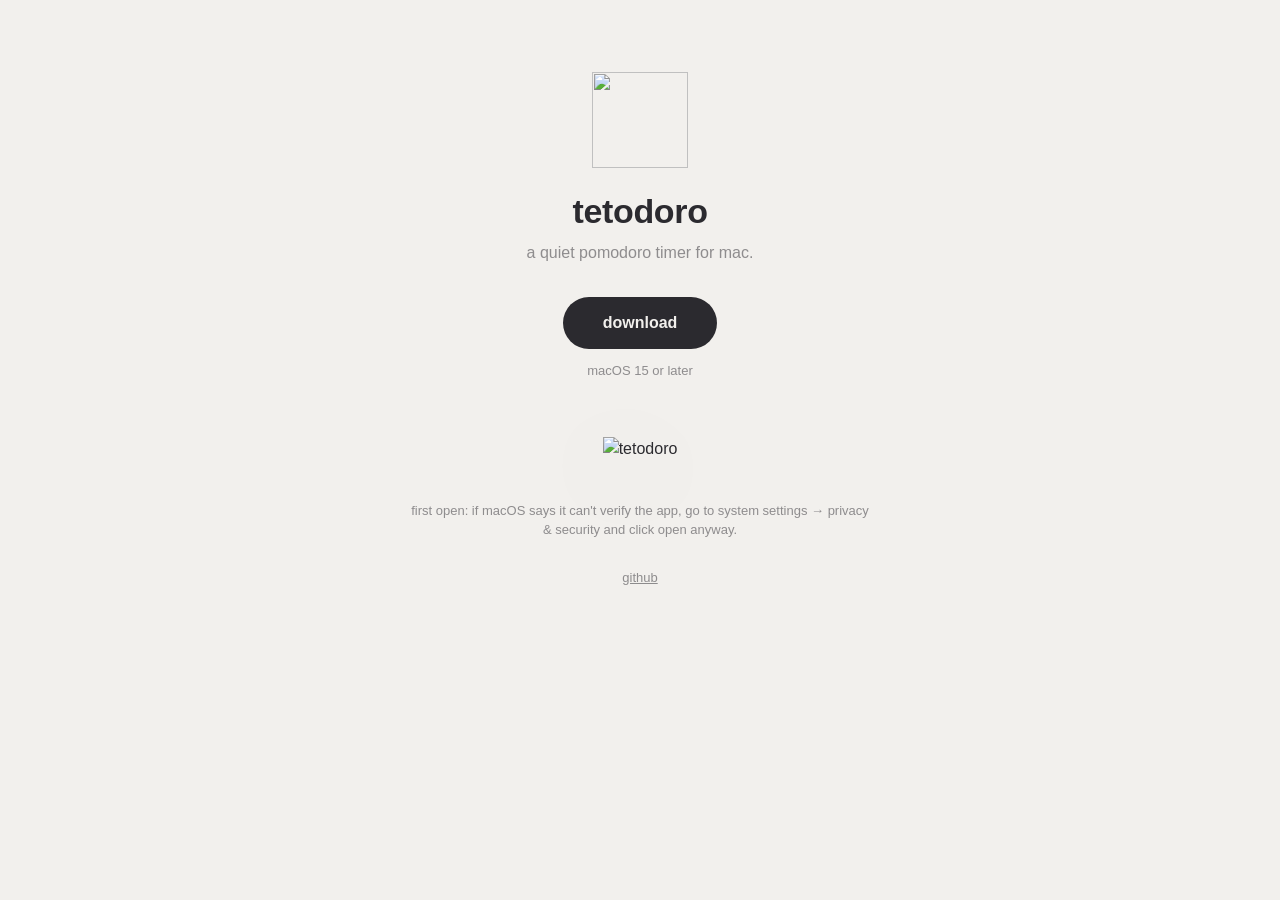
==== site/index.html @ f7318b9b "ci: versioned dmg releases and a download site Push to main tests, versions (conventional commits → " ====
<!doctype html>
<html lang="en">
<head>
  <meta charset="utf-8">
  <meta name="viewport" content="width=device-width, initial-scale=1">
  <title>tetodoro</title>
  <meta name="description" content="a quiet pomodoro timer for mac.">
  <link rel="icon" href="icon.png">
  <style>
    :root {
      --paper: #F2F0ED;
      --ink: #2B2A2F;
      --faint: rgba(43, 42, 47, .5);
      --ghost: rgba(43, 42, 47, .12);
      --accent: #CF3A4F;
    }
    @media (prefers-color-scheme: dark) {
      :root {
        --paper: #121211;
        --ink: #F1F0EB;
        --faint: rgba(241, 240, 235, .5);
        --ghost: rgba(241, 240, 235, .12);
        --accent: #F1F0EB;
      }
    }
    * { box-sizing: border-box; margin: 0; }
    body {
      background: var(--paper);
      color: var(--ink);
      font: 16px/1.5 -apple-system, BlinkMacSystemFont, "Helvetica Neue", sans-serif;
      -webkit-font-smoothing: antialiased;
    }
    main {
      max-width: 880px;
      margin: 0 auto;
      padding: 72px 16px 56px;
      display: flex;
      flex-direction: column;
      align-items: center;
      text-align: center;
    }
    .icon { width: 96px; height: 96px; }
    h1 { font-size: 34px; font-weight: 700; letter-spacing: -.01em; margin-top: 18px; }
    .tagline { color: var(--faint); margin-top: 4px; }
    .download {
      display: inline-block;
      margin-top: 32px;
      padding: 14px 40px;
      border-radius: 999px;
      background: var(--ink);
      color: var(--paper);
      font-weight: 600;
      text-decoration: none;
      transition: transform .15s ease;
    }
    .download:active { transform: scale(.97); }
    .meta { color: var(--faint); font-size: 13px; margin-top: 12px; }
    .shot {
      width: 100%;
      max-width: 780px;
      margin-top: 56px;
      filter: drop-shadow(0 20px 40px rgba(0, 0, 0, .14));
    }
    .note { color: var(--faint); font-size: 13px; margin-top: 40px; max-width: 460px; }
    footer { margin-top: 28px; font-size: 13px; }
    a.link { color: var(--faint); }
  </style>
</head>
<body>
  <main>
    <img class="icon" src="icon.png" alt="">
    <h1>tetodoro</h1>
    <p class="tagline">a quiet pomodoro timer for mac.</p>

    <a class="download" id="download" href="https://github.com/mmerioles/tetodoro/releases/latest">download</a>
    <p class="meta" id="meta">macOS 15 or later</p>

    <picture>
      <source srcset="dark.png" media="(prefers-color-scheme: dark)">
      <img class="shot" src="light-running.png" alt="tetodoro">
    </picture>

    <p class="note">
      first open: if macOS says it can't verify the app, go to
      system settings → privacy &amp; security and click open anyway.
    </p>
    <footer><a class="link" href="https://github.com/mmerioles/tetodoro">github</a></footer>
  </main>

  <script>
    // Point the button straight at the newest release's dmg. If the API is
    // unreachable, it still links to the latest release page.
    fetch("https://api.github.com/repos/mmerioles/tetodoro/releases/latest")
      .then(r => r.ok ? r.json() : Promise.reject())
      .then(release => {
        const dmg = release.assets.find(a => a.name.endsWith(".dmg"));
        if (!dmg) return;
        document.getElementById("download").href = dmg.browser_download_url;
        document.getElementById("meta").textContent =
          `${release.tag_name} · macOS 15 or later`;
      })
      .catch(() => {});
  </script>
</body>
</html>
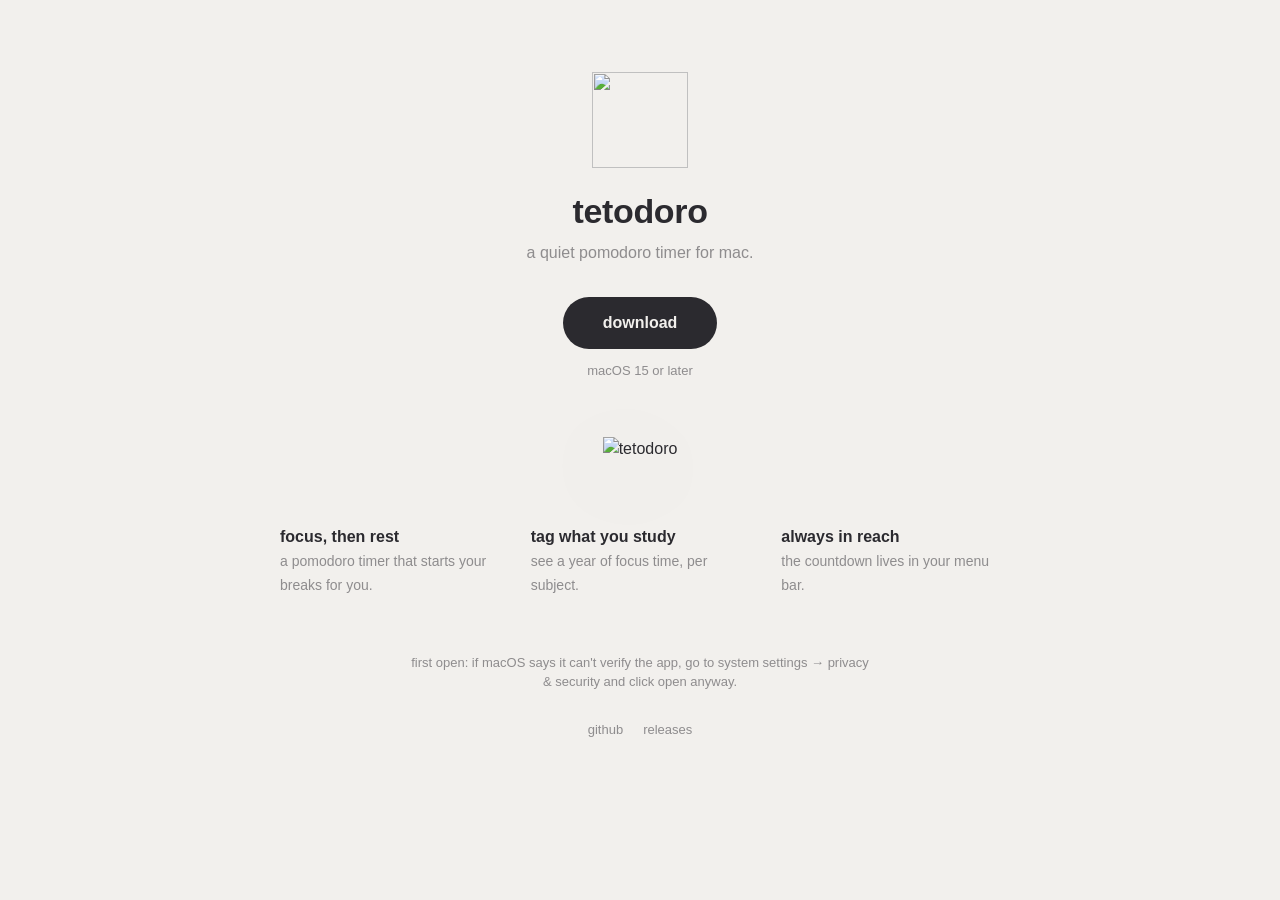
==== commit 5a9580d1: "polish: quieter links, calmer heatmap, link the site in the readme - secondary actions are faint wor" ====
--- a/site/index.html
+++ b/site/index.html
@@ -6,6 +6,15 @@
   <title>tetodoro</title>
   <meta name="description" content="a quiet pomodoro timer for mac.">
   <link rel="icon" href="icon.png">
+  <link rel="apple-touch-icon" href="icon.png">
+  <meta name="theme-color" content="#F2F0ED" media="(prefers-color-scheme: light)">
+  <meta name="theme-color" content="#121211" media="(prefers-color-scheme: dark)">
+  <meta property="og:type" content="website">
+  <meta property="og:url" content="https://mmerioles.github.io/tetodoro/">
+  <meta property="og:title" content="tetodoro">
+  <meta property="og:description" content="a quiet pomodoro timer for mac.">
+  <meta property="og:image" content="https://mmerioles.github.io/tetodoro/light-running.png">
+  <meta name="twitter:card" content="summary_large_image">
   <style>
     :root {
       --paper: #F2F0ED;
@@ -53,6 +62,7 @@
       text-decoration: none;
       transition: transform .15s ease;
     }
+    .download:hover { opacity: .86; }
     .download:active { transform: scale(.97); }
     .meta { color: var(--faint); font-size: 13px; margin-top: 12px; }
     .shot {
@@ -61,9 +71,27 @@
       margin-top: 56px;
       filter: drop-shadow(0 20px 40px rgba(0, 0, 0, .14));
     }
-    .note { color: var(--faint); font-size: 13px; margin-top: 40px; max-width: 460px; }
-    footer { margin-top: 28px; font-size: 13px; }
-    a.link { color: var(--faint); }
+    .features {
+      display: grid;
+      grid-template-columns: repeat(3, 1fr);
+      gap: 32px;
+      width: 100%;
+      max-width: 720px;
+      margin-top: 64px;
+      list-style: none;
+      padding: 0;
+      text-align: left;
+    }
+    .features b { display: block; font-weight: 600; }
+    .features span { color: var(--faint); font-size: 14px; }
+    @media (max-width: 600px) {
+      .features { grid-template-columns: 1fr; gap: 20px; }
+    }
+    .note { color: var(--faint); font-size: 13px; margin-top: 56px; max-width: 460px; }
+    footer { margin-top: 28px; font-size: 13px; display: flex; gap: 20px; }
+    a.link { color: var(--faint); text-decoration: none; }
+    a.link:hover { color: var(--ink); }
+    :focus-visible { outline: 2px solid var(--ink); outline-offset: 3px; }
   </style>
 </head>
 <body>
@@ -80,11 +108,20 @@
       <img class="shot" src="light-running.png" alt="tetodoro">
     </picture>
 
+    <ul class="features">
+      <li><b>focus, then rest</b><span>a pomodoro timer that starts your breaks for you.</span></li>
+      <li><b>tag what you study</b><span>see a year of focus time, per subject.</span></li>
+      <li><b>always in reach</b><span>the countdown lives in your menu bar.</span></li>
+    </ul>
+
     <p class="note">
       first open: if macOS says it can't verify the app, go to
       system settings → privacy &amp; security and click open anyway.
     </p>
-    <footer><a class="link" href="https://github.com/mmerioles/tetodoro">github</a></footer>
+    <footer>
+      <a class="link" href="https://github.com/mmerioles/tetodoro">github</a>
+      <a class="link" href="https://github.com/mmerioles/tetodoro/releases">releases</a>
+    </footer>
   </main>
 
   <script>
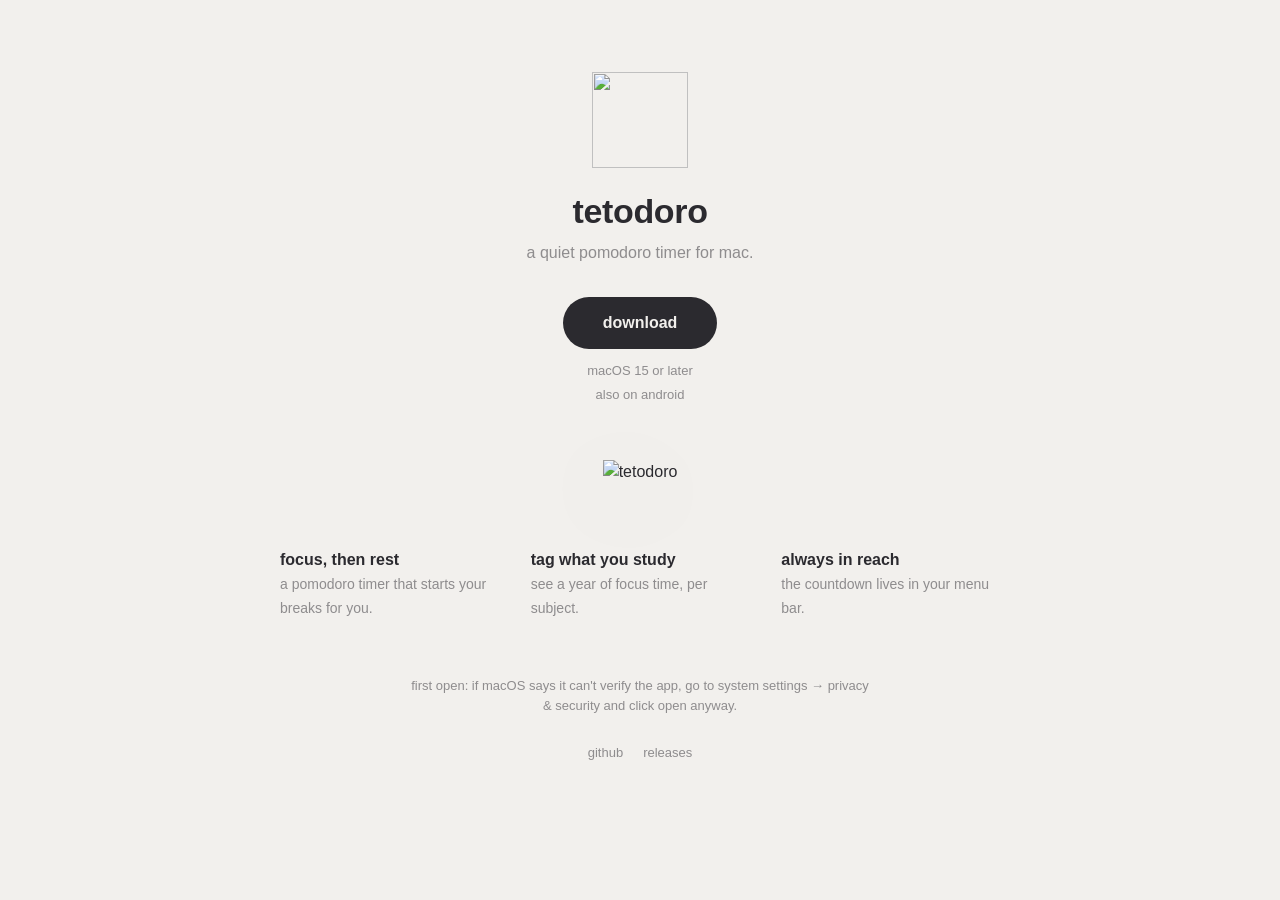
==== commit fd3ea748: "feat: android app, released next to the mac app A native Kotlin/Compose port of the timer, tags, yea" ====
--- a/site/index.html
+++ b/site/index.html
@@ -4,7 +4,7 @@
   <meta charset="utf-8">
   <meta name="viewport" content="width=device-width, initial-scale=1">
   <title>tetodoro</title>
-  <meta name="description" content="a quiet pomodoro timer for mac.">
+  <meta name="description" content="a quiet pomodoro timer for mac and android.">
   <link rel="icon" href="icon.png">
   <link rel="apple-touch-icon" href="icon.png">
   <meta name="theme-color" content="#F2F0ED" media="(prefers-color-scheme: light)">
@@ -12,7 +12,7 @@
   <meta property="og:type" content="website">
   <meta property="og:url" content="https://mmerioles.github.io/tetodoro/">
   <meta property="og:title" content="tetodoro">
-  <meta property="og:description" content="a quiet pomodoro timer for mac.">
+  <meta property="og:description" content="a quiet pomodoro timer for mac and android.">
   <meta property="og:image" content="https://mmerioles.github.io/tetodoro/light-running.png">
   <meta name="twitter:card" content="summary_large_image">
   <style>
@@ -65,12 +65,24 @@
     .download:hover { opacity: .86; }
     .download:active { transform: scale(.97); }
     .meta { color: var(--faint); font-size: 13px; margin-top: 12px; }
+    .other { font-size: 13px; margin-top: 4px; }
     .shot {
       width: 100%;
       max-width: 780px;
       margin-top: 56px;
       filter: drop-shadow(0 20px 40px rgba(0, 0, 0, .14));
     }
+    .phone {
+      display: none;
+      width: 100%;
+      max-width: 300px;
+      margin-top: 48px;
+      border-radius: 28px;
+      box-shadow: 0 0 0 1px var(--ghost), 0 20px 40px rgba(0, 0, 0, .14);
+    }
+    /* On android, the phone shot stands in for the mac one. */
+    .android .phone { display: block; }
+    .android picture { display: none; }
     .features {
       display: grid;
       grid-template-columns: repeat(3, 1fr);
@@ -98,23 +110,25 @@
   <main>
     <img class="icon" src="icon.png" alt="">
     <h1>tetodoro</h1>
-    <p class="tagline">a quiet pomodoro timer for mac.</p>
+    <p class="tagline" id="tagline">a quiet pomodoro timer for mac.</p>
 
     <a class="download" id="download" href="https://github.com/mmerioles/tetodoro/releases/latest">download</a>
     <p class="meta" id="meta">macOS 15 or later</p>
+    <a class="link other" id="other" href="#android">also on android</a>
 
     <picture>
       <source srcset="dark.png" media="(prefers-color-scheme: dark)">
       <img class="shot" src="light-running.png" alt="tetodoro">
     </picture>
+    <img class="phone" src="android.png" alt="tetodoro on android" loading="lazy">
 
     <ul class="features">
       <li><b>focus, then rest</b><span>a pomodoro timer that starts your breaks for you.</span></li>
       <li><b>tag what you study</b><span>see a year of focus time, per subject.</span></li>
-      <li><b>always in reach</b><span>the countdown lives in your menu bar.</span></li>
+      <li><b>always in reach</b><span id="reach">the countdown lives in your menu bar.</span></li>
     </ul>
 
-    <p class="note">
+    <p class="note" id="note">
       first open: if macOS says it can't verify the app, go to
       system settings → privacy &amp; security and click open anyway.
     </p>
@@ -125,17 +139,54 @@
   </main>
 
   <script>
-    // Point the button straight at the newest release's dmg. If the API is
+    // One page for both apps. Android phones get the apk, everyone else the
+    // dmg; #android or #mac in the address picks one by hand. The button
+    // points straight at the newest release's file. If the API is
     // unreachable, it still links to the latest release page.
+    const PLATFORMS = {
+      mac: {
+        ext: ".dmg", needs: "macOS 15 or later", other: "android",
+        tagline: "a quiet pomodoro timer for mac.",
+        reach: "the countdown lives in your menu bar.",
+        note: "first open: if macOS says it can't verify the app, go to " +
+              "system settings → privacy & security and click open anyway.",
+      },
+      android: {
+        ext: ".apk", needs: "android 8 or later", other: "mac",
+        tagline: "a quiet pomodoro timer for android.",
+        reach: "the countdown lives in your notifications.",
+        note: "your phone downloads the app. open it, and if android asks, " +
+              "let your browser install apps. updates install the same way, over the top.",
+      },
+    };
+    const $ = (id) => document.getElementById(id);
+    const isAndroid = /android/i.test(navigator.userAgent);
+    let release = null;
+
+    function platform() {
+      const hash = location.hash.slice(1);
+      return PLATFORMS[hash] ? hash : isAndroid ? "android" : "mac";
+    }
+
+    function render() {
+      const name = platform(), p = PLATFORMS[name];
+      document.body.classList.toggle("android", name === "android");
+      $("tagline").textContent = p.tagline;
+      $("reach").textContent = p.reach;
+      $("note").textContent = p.note;
+      $("other").textContent = `also on ${p.other}`;
+      $("other").href = `#${p.other}`;
+      const file = release?.assets.find((a) => a.name.endsWith(p.ext));
+      $("download").href = file?.browser_download_url ??
+        "https://github.com/mmerioles/tetodoro/releases/latest";
+      $("meta").textContent = file ? `${release.tag_name} · ${p.needs}` : p.needs;
+    }
+
+    addEventListener("hashchange", render);
+    render();
     fetch("https://api.github.com/repos/mmerioles/tetodoro/releases/latest")
-      .then(r => r.ok ? r.json() : Promise.reject())
-      .then(release => {
-        const dmg = release.assets.find(a => a.name.endsWith(".dmg"));
-        if (!dmg) return;
-        document.getElementById("download").href = dmg.browser_download_url;
-        document.getElementById("meta").textContent =
-          `${release.tag_name} · macOS 15 or later`;
-      })
+      .then((r) => r.ok ? r.json() : Promise.reject())
+      .then((r) => { release = r; render(); })
       .catch(() => {});
   </script>
 </body>
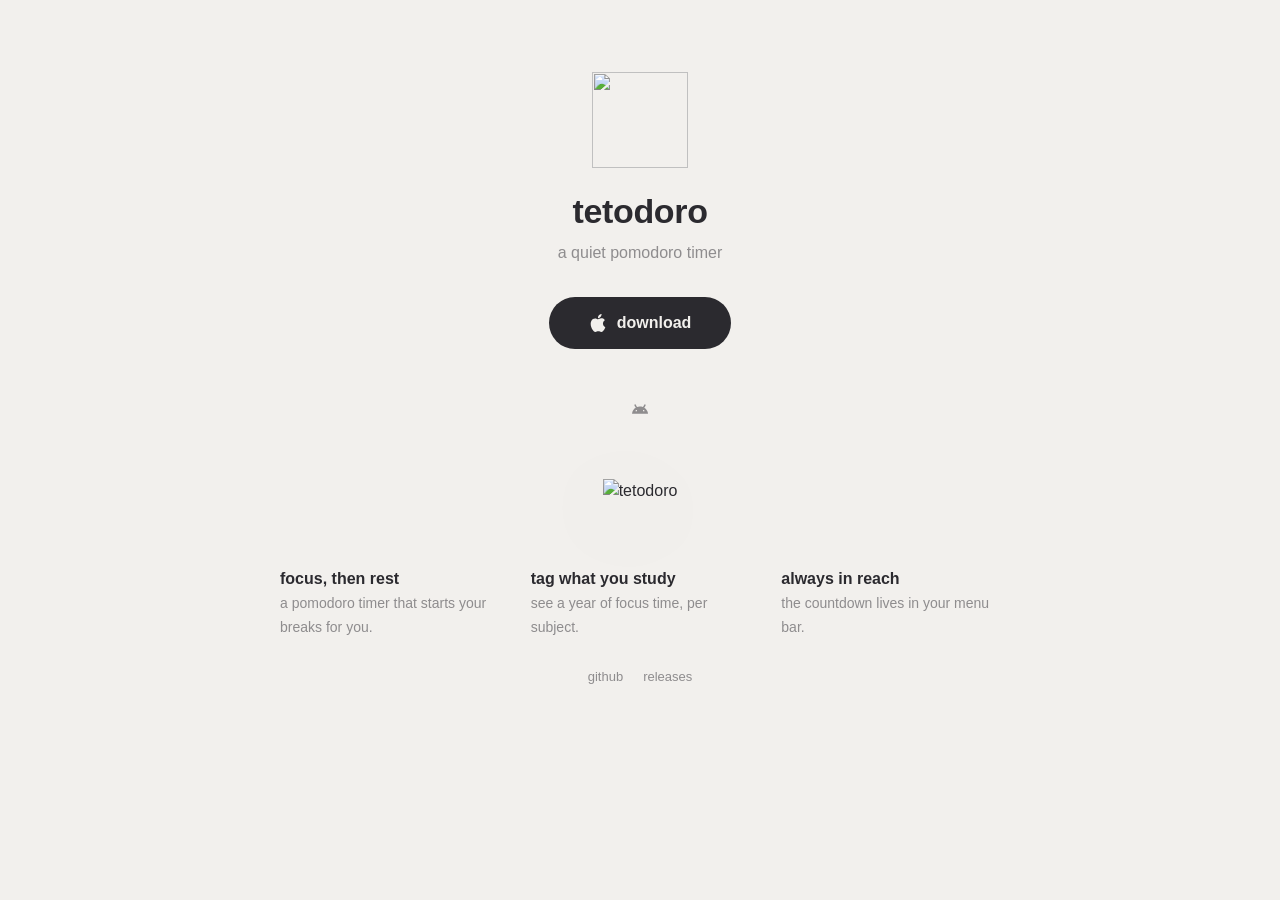
==== commit 885fe524: "polish: site says just "a quiet pomodoro timer", with platform logos The download button carries the" ====
--- a/site/index.html
+++ b/site/index.html
@@ -4,7 +4,7 @@
   <meta charset="utf-8">
   <meta name="viewport" content="width=device-width, initial-scale=1">
   <title>tetodoro</title>
-  <meta name="description" content="a quiet pomodoro timer for mac and android.">
+  <meta name="description" content="a quiet pomodoro timer">
   <link rel="icon" href="icon.png">
   <link rel="apple-touch-icon" href="icon.png">
   <meta name="theme-color" content="#F2F0ED" media="(prefers-color-scheme: light)">
@@ -12,7 +12,7 @@
   <meta property="og:type" content="website">
   <meta property="og:url" content="https://mmerioles.github.io/tetodoro/">
   <meta property="og:title" content="tetodoro">
-  <meta property="og:description" content="a quiet pomodoro timer for mac and android.">
+  <meta property="og:description" content="a quiet pomodoro timer">
   <meta property="og:image" content="https://mmerioles.github.io/tetodoro/light-running.png">
   <meta name="twitter:card" content="summary_large_image">
   <style>
@@ -52,7 +52,9 @@
     h1 { font-size: 34px; font-weight: 700; letter-spacing: -.01em; margin-top: 18px; }
     .tagline { color: var(--faint); margin-top: 4px; }
     .download {
-      display: inline-block;
+      display: inline-flex;
+      align-items: center;
+      gap: 10px;
       margin-top: 32px;
       padding: 14px 40px;
       border-radius: 999px;
@@ -65,7 +67,11 @@
     .download:hover { opacity: .86; }
     .download:active { transform: scale(.97); }
     .meta { color: var(--faint); font-size: 13px; margin-top: 12px; }
-    .other { font-size: 13px; margin-top: 4px; }
+    .download svg { width: 18px; height: 18px; fill: currentColor; }
+    .other { margin-top: 14px; display: inline-flex; padding: 6px; }
+    .other svg { width: 16px; height: 16px; fill: currentColor; }
+    /* Each logo shows only where it belongs. */
+    .android .mac, body:not(.android) .android-only { display: none; }
     .shot {
       width: 100%;
       max-width: 780px;
@@ -99,7 +105,6 @@
     @media (max-width: 600px) {
       .features { grid-template-columns: 1fr; gap: 20px; }
     }
-    .note { color: var(--faint); font-size: 13px; margin-top: 56px; max-width: 460px; }
     footer { margin-top: 28px; font-size: 13px; display: flex; gap: 20px; }
     a.link { color: var(--faint); text-decoration: none; }
     a.link:hover { color: var(--ink); }
@@ -110,11 +115,19 @@
   <main>
     <img class="icon" src="icon.png" alt="">
     <h1>tetodoro</h1>
-    <p class="tagline" id="tagline">a quiet pomodoro timer for mac.</p>
+    <p class="tagline">a quiet pomodoro timer</p>
 
-    <a class="download" id="download" href="https://github.com/mmerioles/tetodoro/releases/latest">download</a>
-    <p class="meta" id="meta">macOS 15 or later</p>
-    <a class="link other" id="other" href="#android">also on android</a>
+    <a class="download" id="download" href="https://github.com/mmerioles/tetodoro/releases/latest">
+      <svg class="mac" viewBox="0 0 24 24" aria-hidden="true"><path d="M12.152 6.896c-.948 0-2.415-1.078-3.96-1.04-2.04.027-3.91 1.183-4.961 3.014-2.117 3.675-.546 9.103 1.519 12.09 1.013 1.454 2.208 3.09 3.792 3.039 1.52-.065 2.09-.987 3.935-.987 1.831 0 2.35.987 3.96.948 1.637-.026 2.676-1.48 3.676-2.948 1.156-1.688 1.636-3.325 1.662-3.415-.039-.013-3.182-1.221-3.22-4.857-.026-3.04 2.48-4.494 2.597-4.559-1.429-2.09-3.623-2.324-4.39-2.376-2-.156-3.675 1.09-4.61 1.09zM15.53 3.83c.843-1.012 1.4-2.427 1.245-3.83-1.207.052-2.662.805-3.532 1.818-.78.896-1.454 2.338-1.273 3.714 1.338.104 2.715-.688 3.559-1.701"/></svg>
+      <svg class="android-only" viewBox="0 0 24 24" aria-hidden="true"><path d="M18.4395 5.5586c-.675 1.1664-1.352 2.3318-2.0274 3.498-.0366-.0155-.0742-.0286-.1113-.043-1.8249-.6957-3.484-.8-4.42-.787-1.8551.0185-3.3544.4643-4.2597.8203-.084-.1494-1.7526-3.021-2.0215-3.4864a1.1451 1.1451 0 0 0-.1406-.1914c-.3312-.364-.9054-.4859-1.379-.203-.475.282-.7136.9361-.3886 1.5019 1.9466 3.3696-.0966-.2158 1.9473 3.3593.0172.031-.4946.2642-1.3926 1.0177C2.8987 12.176.452 14.772 0 18.9902h24c-.119-1.1108-.3686-2.099-.7461-3.0683-.7438-1.9118-1.8435-3.2928-2.7402-4.1836a12.1048 12.1048 0 0 0-2.1309-1.6875c.6594-1.122 1.312-2.2559 1.9649-3.3848.2077-.3615.1886-.7956-.0079-1.1191a1.1001 1.1001 0 0 0-.8515-.5332c-.5225-.0536-.9392.3128-1.0488.5449zm-.0391 8.461c.3944.5926.324 1.3306-.1563 1.6503-.4799.3197-1.188.0985-1.582-.4941-.3944-.5927-.324-1.3307.1563-1.6504.4727-.315 1.1812-.1086 1.582.4941zM7.207 13.5273c.4803.3197.5506 1.0577.1563 1.6504-.394.5926-1.1038.8138-1.584.4941-.48-.3197-.5503-1.0577-.1563-1.6504.4008-.6021 1.1087-.8106 1.584-.4941z"/></svg>
+      download
+    </a>
+    <p class="meta" id="meta">&nbsp;</p>
+    <!-- The other platform, as just its logo. -->
+    <a class="link other" id="other" href="#android" aria-label="android">
+      <svg class="android-only" viewBox="0 0 24 24" aria-hidden="true"><path d="M12.152 6.896c-.948 0-2.415-1.078-3.96-1.04-2.04.027-3.91 1.183-4.961 3.014-2.117 3.675-.546 9.103 1.519 12.09 1.013 1.454 2.208 3.09 3.792 3.039 1.52-.065 2.09-.987 3.935-.987 1.831 0 2.35.987 3.96.948 1.637-.026 2.676-1.48 3.676-2.948 1.156-1.688 1.636-3.325 1.662-3.415-.039-.013-3.182-1.221-3.22-4.857-.026-3.04 2.48-4.494 2.597-4.559-1.429-2.09-3.623-2.324-4.39-2.376-2-.156-3.675 1.09-4.61 1.09zM15.53 3.83c.843-1.012 1.4-2.427 1.245-3.83-1.207.052-2.662.805-3.532 1.818-.78.896-1.454 2.338-1.273 3.714 1.338.104 2.715-.688 3.559-1.701"/></svg>
+      <svg class="mac" viewBox="0 0 24 24" aria-hidden="true"><path d="M18.4395 5.5586c-.675 1.1664-1.352 2.3318-2.0274 3.498-.0366-.0155-.0742-.0286-.1113-.043-1.8249-.6957-3.484-.8-4.42-.787-1.8551.0185-3.3544.4643-4.2597.8203-.084-.1494-1.7526-3.021-2.0215-3.4864a1.1451 1.1451 0 0 0-.1406-.1914c-.3312-.364-.9054-.4859-1.379-.203-.475.282-.7136.9361-.3886 1.5019 1.9466 3.3696-.0966-.2158 1.9473 3.3593.0172.031-.4946.2642-1.3926 1.0177C2.8987 12.176.452 14.772 0 18.9902h24c-.119-1.1108-.3686-2.099-.7461-3.0683-.7438-1.9118-1.8435-3.2928-2.7402-4.1836a12.1048 12.1048 0 0 0-2.1309-1.6875c.6594-1.122 1.312-2.2559 1.9649-3.3848.2077-.3615.1886-.7956-.0079-1.1191a1.1001 1.1001 0 0 0-.8515-.5332c-.5225-.0536-.9392.3128-1.0488.5449zm-.0391 8.461c.3944.5926.324 1.3306-.1563 1.6503-.4799.3197-1.188.0985-1.582-.4941-.3944-.5927-.324-1.3307.1563-1.6504.4727-.315 1.1812-.1086 1.582.4941zM7.207 13.5273c.4803.3197.5506 1.0577.1563 1.6504-.394.5926-1.1038.8138-1.584.4941-.48-.3197-.5503-1.0577-.1563-1.6504.4008-.6021 1.1087-.8106 1.584-.4941z"/></svg>
+    </a>
 
     <picture>
       <source srcset="dark.png" media="(prefers-color-scheme: dark)">
@@ -128,10 +141,6 @@
       <li><b>always in reach</b><span id="reach">the countdown lives in your menu bar.</span></li>
     </ul>
 
-    <p class="note" id="note">
-      first open: if macOS says it can't verify the app, go to
-      system settings → privacy &amp; security and click open anyway.
-    </p>
     <footer>
       <a class="link" href="https://github.com/mmerioles/tetodoro">github</a>
       <a class="link" href="https://github.com/mmerioles/tetodoro/releases">releases</a>
@@ -144,20 +153,8 @@
     // points straight at the newest release's file. If the API is
     // unreachable, it still links to the latest release page.
     const PLATFORMS = {
-      mac: {
-        ext: ".dmg", needs: "macOS 15 or later", other: "android",
-        tagline: "a quiet pomodoro timer for mac.",
-        reach: "the countdown lives in your menu bar.",
-        note: "first open: if macOS says it can't verify the app, go to " +
-              "system settings → privacy & security and click open anyway.",
-      },
-      android: {
-        ext: ".apk", needs: "android 8 or later", other: "mac",
-        tagline: "a quiet pomodoro timer for android.",
-        reach: "the countdown lives in your notifications.",
-        note: "your phone downloads the app. open it, and if android asks, " +
-              "let your browser install apps. updates install the same way, over the top.",
-      },
+      mac: { ext: ".dmg", other: "android", reach: "the countdown lives in your menu bar." },
+      android: { ext: ".apk", other: "mac", reach: "the countdown lives in your notifications." },
     };
     const $ = (id) => document.getElementById(id);
     const isAndroid = /android/i.test(navigator.userAgent);
@@ -171,15 +168,14 @@
     function render() {
       const name = platform(), p = PLATFORMS[name];
       document.body.classList.toggle("android", name === "android");
-      $("tagline").textContent = p.tagline;
       $("reach").textContent = p.reach;
-      $("note").textContent = p.note;
-      $("other").textContent = `also on ${p.other}`;
       $("other").href = `#${p.other}`;
+      $("other").setAttribute("aria-label", `get it for ${p.other}`);
+      $("download").setAttribute("aria-label", `download for ${name}`);
       const file = release?.assets.find((a) => a.name.endsWith(p.ext));
       $("download").href = file?.browser_download_url ??
         "https://github.com/mmerioles/tetodoro/releases/latest";
-      $("meta").textContent = file ? `${release.tag_name} · ${p.needs}` : p.needs;
+      $("meta").textContent = file ? release.tag_name : "\u00a0";
     }
 
     addEventListener("hashchange", render);
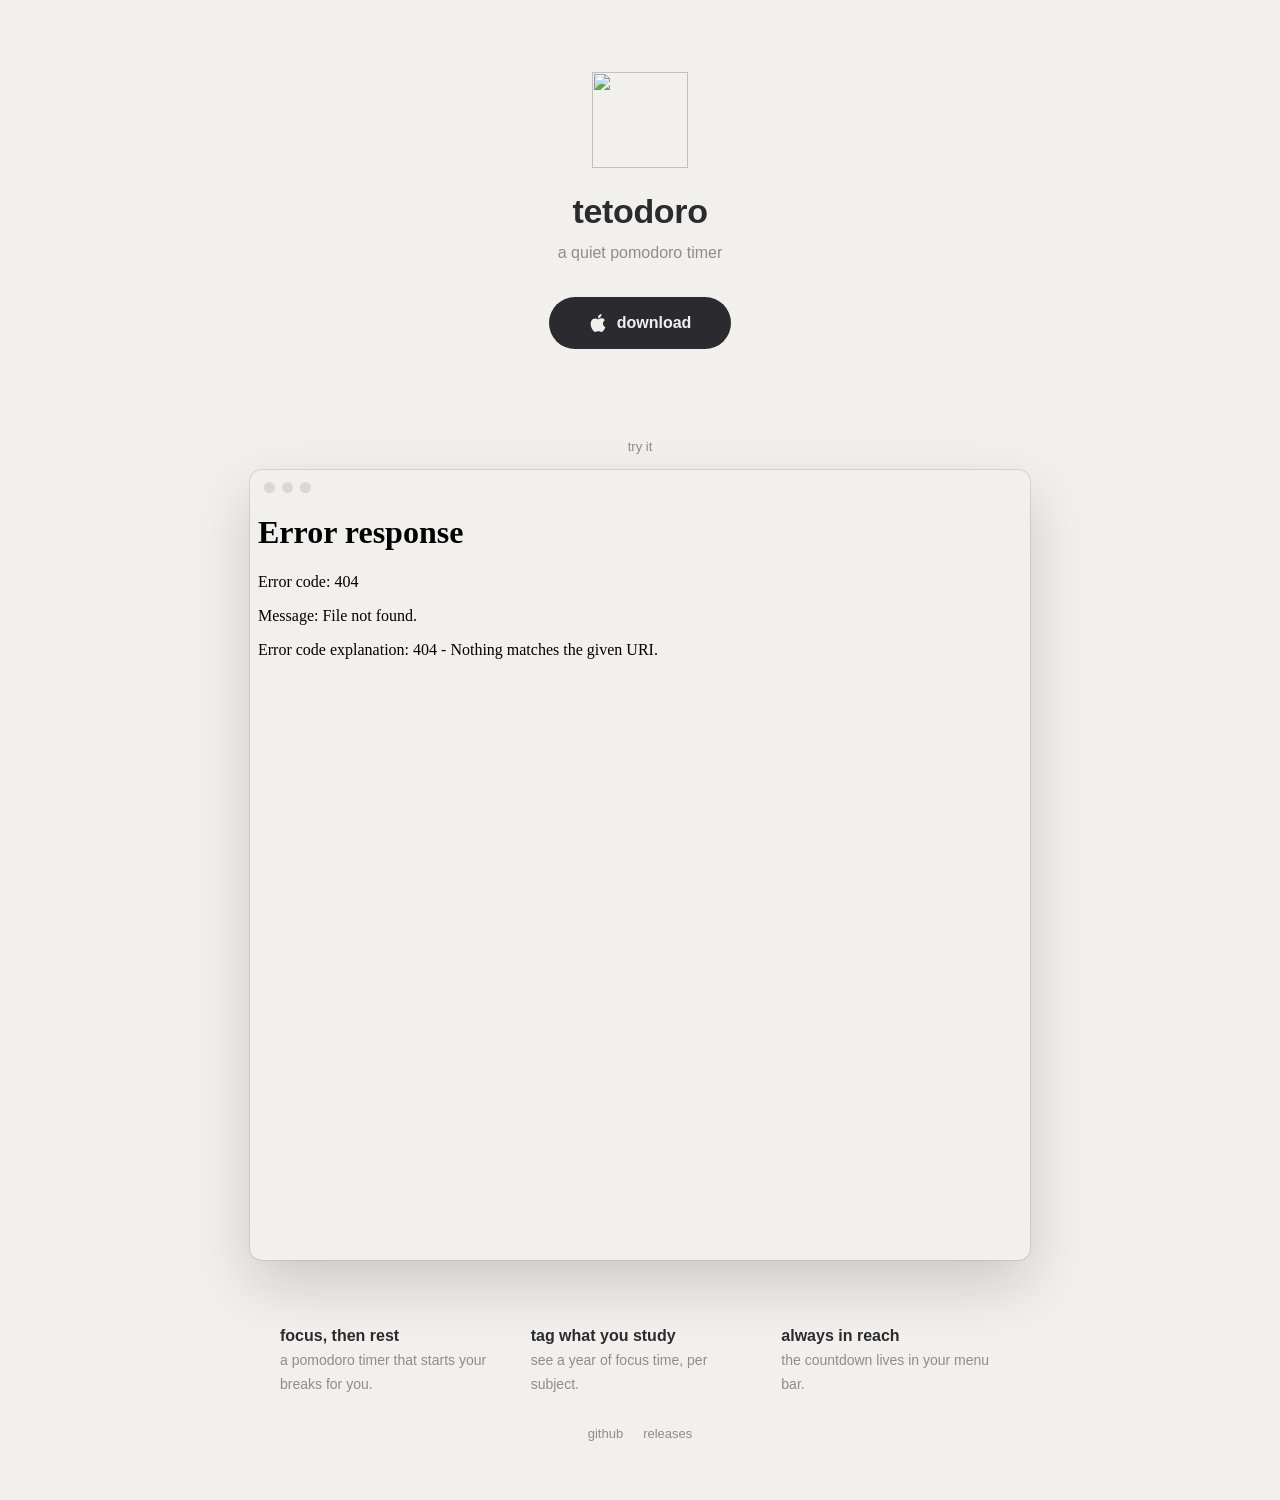
==== commit 092cca56: "feat: try the app on the download site The site runs the web app live, in a mac window or, on androi" ====
--- a/site/index.html
+++ b/site/index.html
@@ -68,27 +68,34 @@
     .download:active { transform: scale(.97); }
     .meta { color: var(--faint); font-size: 13px; margin-top: 12px; }
     .download svg { width: 18px; height: 18px; fill: currentColor; }
-    .other { margin-top: 14px; display: inline-flex; padding: 6px; }
-    .other svg { width: 16px; height: 16px; fill: currentColor; }
     /* Each logo shows only where it belongs. */
     .android .mac, body:not(.android) .android-only { display: none; }
-    .shot {
+    /* The real app, live: a mac window, or a phone on android. */
+    .try { color: var(--faint); font-size: 13px; margin-top: 56px; }
+    .frame {
       width: 100%;
       max-width: 780px;
-      margin-top: 56px;
-      filter: drop-shadow(0 20px 40px rgba(0, 0, 0, .14));
+      height: 790px;
+      margin-top: 14px;
+      border-radius: 12px;
+      overflow: hidden;
+      background: var(--paper);
+      box-shadow: 0 0 0 1px var(--ghost), 0 24px 60px rgba(0, 0, 0, .16);
+      display: flex;
+      flex-direction: column;
     }
-    .phone {
-      display: none;
+    .bar { display: flex; gap: 7px; padding: 12px 14px 0; }
+    .bar i { width: 11px; height: 11px; border-radius: 50%; background: var(--ghost); }
+    .android .frame { max-width: 360px; height: 740px; border-radius: 32px; }
+    .android .bar { display: none; }
+    .frame iframe {
+      flex: 1;
       width: 100%;
-      max-width: 300px;
-      margin-top: 48px;
-      border-radius: 28px;
-      box-shadow: 0 0 0 1px var(--ghost), 0 20px 40px rgba(0, 0, 0, .14);
+      border: 0;
+      opacity: 0;
+      transition: opacity .6s ease;
     }
-    /* On android, the phone shot stands in for the mac one. */
-    .android .phone { display: block; }
-    .android picture { display: none; }
+    .frame iframe.ready { opacity: 1; }
     .features {
       display: grid;
       grid-template-columns: repeat(3, 1fr);
@@ -123,17 +130,12 @@
       download
     </a>
     <p class="meta" id="meta">&nbsp;</p>
-    <!-- The other platform, as just its logo. -->
-    <a class="link other" id="other" href="#android" aria-label="android">
-      <svg class="android-only" viewBox="0 0 24 24" aria-hidden="true"><path d="M12.152 6.896c-.948 0-2.415-1.078-3.96-1.04-2.04.027-3.91 1.183-4.961 3.014-2.117 3.675-.546 9.103 1.519 12.09 1.013 1.454 2.208 3.09 3.792 3.039 1.52-.065 2.09-.987 3.935-.987 1.831 0 2.35.987 3.96.948 1.637-.026 2.676-1.48 3.676-2.948 1.156-1.688 1.636-3.325 1.662-3.415-.039-.013-3.182-1.221-3.22-4.857-.026-3.04 2.48-4.494 2.597-4.559-1.429-2.09-3.623-2.324-4.39-2.376-2-.156-3.675 1.09-4.61 1.09zM15.53 3.83c.843-1.012 1.4-2.427 1.245-3.83-1.207.052-2.662.805-3.532 1.818-.78.896-1.454 2.338-1.273 3.714 1.338.104 2.715-.688 3.559-1.701"/></svg>
-      <svg class="mac" viewBox="0 0 24 24" aria-hidden="true"><path d="M18.4395 5.5586c-.675 1.1664-1.352 2.3318-2.0274 3.498-.0366-.0155-.0742-.0286-.1113-.043-1.8249-.6957-3.484-.8-4.42-.787-1.8551.0185-3.3544.4643-4.2597.8203-.084-.1494-1.7526-3.021-2.0215-3.4864a1.1451 1.1451 0 0 0-.1406-.1914c-.3312-.364-.9054-.4859-1.379-.203-.475.282-.7136.9361-.3886 1.5019 1.9466 3.3696-.0966-.2158 1.9473 3.3593.0172.031-.4946.2642-1.3926 1.0177C2.8987 12.176.452 14.772 0 18.9902h24c-.119-1.1108-.3686-2.099-.7461-3.0683-.7438-1.9118-1.8435-3.2928-2.7402-4.1836a12.1048 12.1048 0 0 0-2.1309-1.6875c.6594-1.122 1.312-2.2559 1.9649-3.3848.2077-.3615.1886-.7956-.0079-1.1191a1.1001 1.1001 0 0 0-.8515-.5332c-.5225-.0536-.9392.3128-1.0488.5449zm-.0391 8.461c.3944.5926.324 1.3306-.1563 1.6503-.4799.3197-1.188.0985-1.582-.4941-.3944-.5927-.324-1.3307.1563-1.6504.4727-.315 1.1812-.1086 1.582.4941zM7.207 13.5273c.4803.3197.5506 1.0577.1563 1.6504-.394.5926-1.1038.8138-1.584.4941-.48-.3197-.5503-1.0577-.1563-1.6504.4008-.6021 1.1087-.8106 1.584-.4941z"/></svg>
-    </a>
 
-    <picture>
-      <source srcset="dark.png" media="(prefers-color-scheme: dark)">
-      <img class="shot" src="light-running.png" alt="tetodoro">
-    </picture>
-    <img class="phone" src="android.png" alt="tetodoro on android" loading="lazy">
+    <p class="try">try it</p>
+    <div class="frame">
+      <div class="bar" aria-hidden="true"><i></i><i></i><i></i></div>
+      <iframe src="try/?demo" title="tetodoro, live" loading="lazy" onload="this.classList.add('ready')"></iframe>
+    </div>
 
     <ul class="features">
       <li><b>focus, then rest</b><span>a pomodoro timer that starts your breaks for you.</span></li>
@@ -149,28 +151,21 @@
 
   <script>
     // One page for both apps. Android phones get the apk, everyone else the
-    // dmg; #android or #mac in the address picks one by hand. The button
+    // dmg. The button
     // points straight at the newest release's file. If the API is
     // unreachable, it still links to the latest release page.
     const PLATFORMS = {
-      mac: { ext: ".dmg", other: "android", reach: "the countdown lives in your menu bar." },
-      android: { ext: ".apk", other: "mac", reach: "the countdown lives in your notifications." },
+      mac: { ext: ".dmg", reach: "the countdown lives in your menu bar." },
+      android: { ext: ".apk", reach: "the countdown lives in your notifications." },
     };
     const $ = (id) => document.getElementById(id);
     const isAndroid = /android/i.test(navigator.userAgent);
     let release = null;
 
-    function platform() {
-      const hash = location.hash.slice(1);
-      return PLATFORMS[hash] ? hash : isAndroid ? "android" : "mac";
-    }
-
     function render() {
-      const name = platform(), p = PLATFORMS[name];
+      const name = isAndroid ? "android" : "mac", p = PLATFORMS[name];
       document.body.classList.toggle("android", name === "android");
       $("reach").textContent = p.reach;
-      $("other").href = `#${p.other}`;
-      $("other").setAttribute("aria-label", `get it for ${p.other}`);
       $("download").setAttribute("aria-label", `download for ${name}`);
       const file = release?.assets.find((a) => a.name.endsWith(p.ext));
       $("download").href = file?.browser_download_url ??
@@ -178,7 +173,6 @@
       $("meta").textContent = file ? release.tag_name : "\u00a0";
     }
 
-    addEventListener("hashchange", render);
     render();
     fetch("https://api.github.com/repos/mmerioles/tetodoro/releases/latest")
       .then((r) => r.ok ? r.json() : Promise.reject())
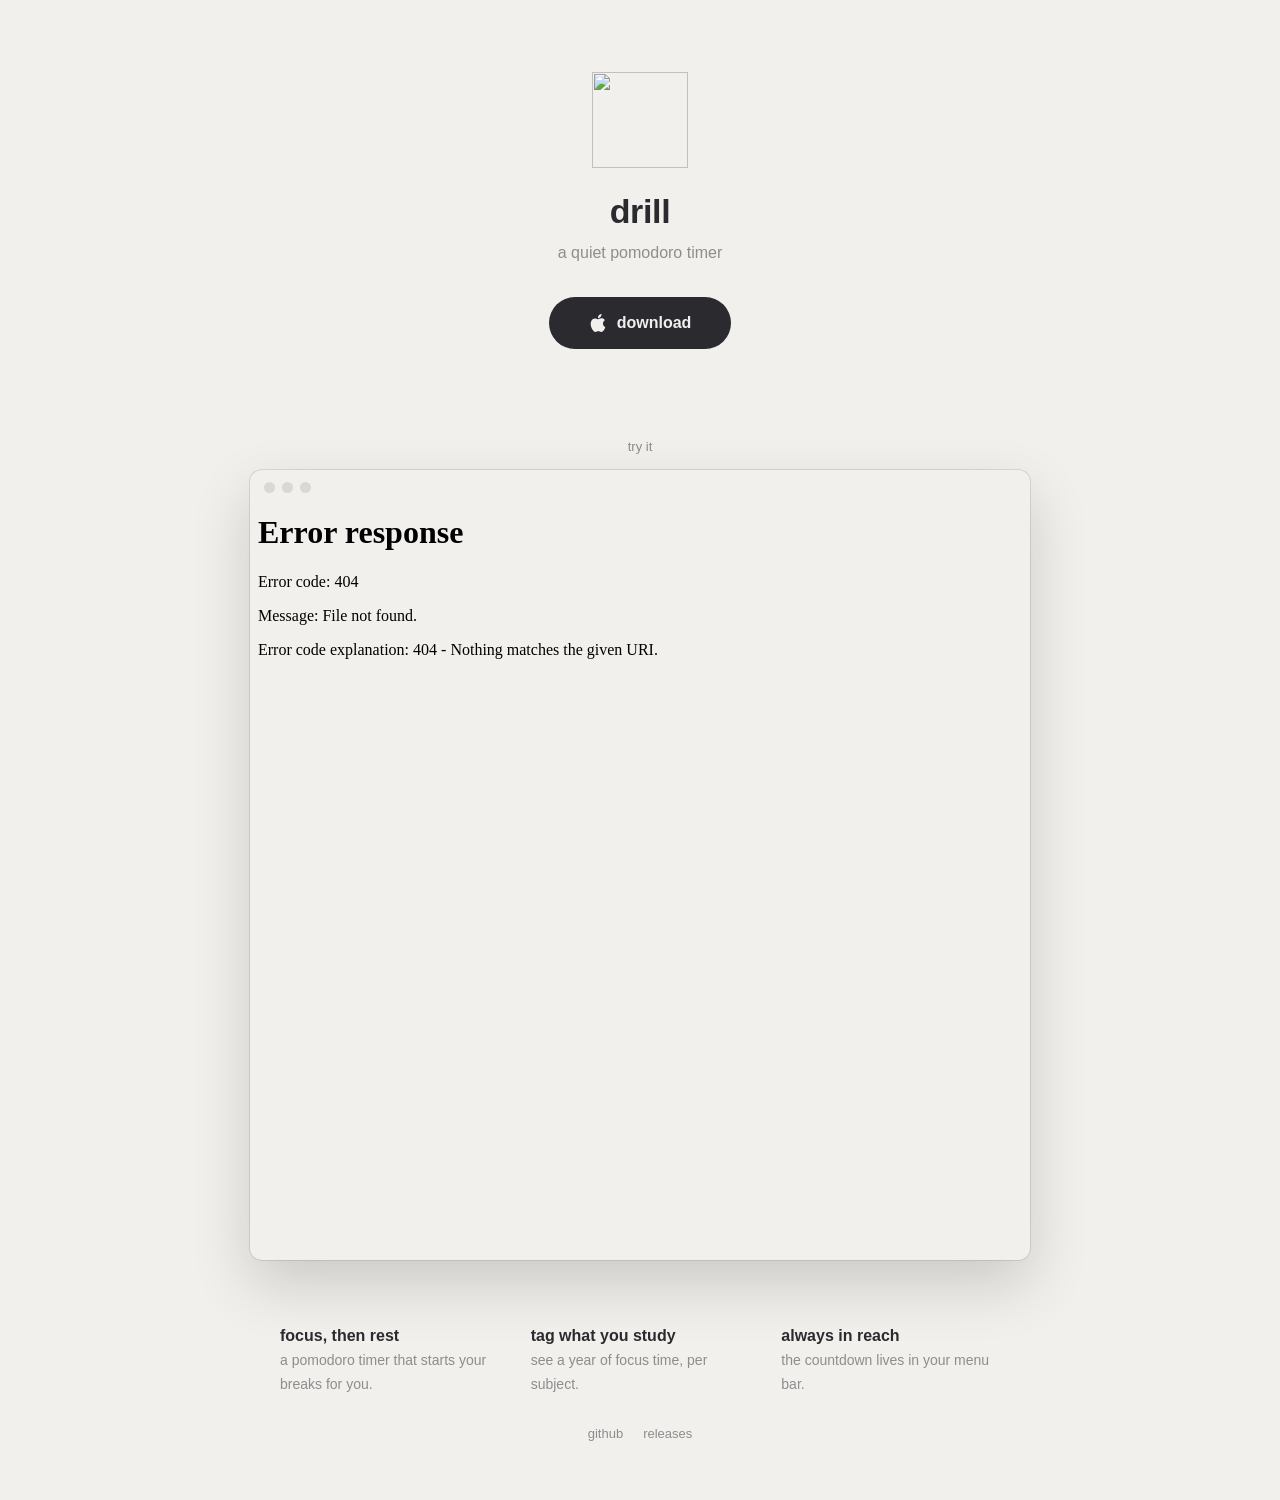
==== commit cafb44db: "feat: rename to drill The app, repo, site, packages and every identifier are drill now: Drill.app (c" ====
--- a/site/index.html
+++ b/site/index.html
@@ -3,17 +3,17 @@
 <head>
   <meta charset="utf-8">
   <meta name="viewport" content="width=device-width, initial-scale=1">
-  <title>tetodoro</title>
+  <title>drill</title>
   <meta name="description" content="a quiet pomodoro timer">
   <link rel="icon" href="icon.png">
   <link rel="apple-touch-icon" href="icon.png">
   <meta name="theme-color" content="#F2F0ED" media="(prefers-color-scheme: light)">
   <meta name="theme-color" content="#121211" media="(prefers-color-scheme: dark)">
   <meta property="og:type" content="website">
-  <meta property="og:url" content="https://mmerioles.github.io/tetodoro/">
-  <meta property="og:title" content="tetodoro">
+  <meta property="og:url" content="https://mmerioles.github.io/drill/">
+  <meta property="og:title" content="drill">
   <meta property="og:description" content="a quiet pomodoro timer">
-  <meta property="og:image" content="https://mmerioles.github.io/tetodoro/light-running.png">
+  <meta property="og:image" content="https://mmerioles.github.io/drill/light-running.png">
   <meta name="twitter:card" content="summary_large_image">
   <style>
     :root {
@@ -121,10 +121,10 @@
 <body>
   <main>
     <img class="icon" src="icon.png" alt="">
-    <h1>tetodoro</h1>
+    <h1>drill</h1>
     <p class="tagline">a quiet pomodoro timer</p>
 
-    <a class="download" id="download" href="https://github.com/mmerioles/tetodoro/releases/latest">
+    <a class="download" id="download" href="https://github.com/mmerioles/drill/releases/latest">
       <svg class="mac" viewBox="0 0 24 24" aria-hidden="true"><path d="M12.152 6.896c-.948 0-2.415-1.078-3.96-1.04-2.04.027-3.91 1.183-4.961 3.014-2.117 3.675-.546 9.103 1.519 12.09 1.013 1.454 2.208 3.09 3.792 3.039 1.52-.065 2.09-.987 3.935-.987 1.831 0 2.35.987 3.96.948 1.637-.026 2.676-1.48 3.676-2.948 1.156-1.688 1.636-3.325 1.662-3.415-.039-.013-3.182-1.221-3.22-4.857-.026-3.04 2.48-4.494 2.597-4.559-1.429-2.09-3.623-2.324-4.39-2.376-2-.156-3.675 1.09-4.61 1.09zM15.53 3.83c.843-1.012 1.4-2.427 1.245-3.83-1.207.052-2.662.805-3.532 1.818-.78.896-1.454 2.338-1.273 3.714 1.338.104 2.715-.688 3.559-1.701"/></svg>
       <svg class="android-only" viewBox="0 0 24 24" aria-hidden="true"><path d="M18.4395 5.5586c-.675 1.1664-1.352 2.3318-2.0274 3.498-.0366-.0155-.0742-.0286-.1113-.043-1.8249-.6957-3.484-.8-4.42-.787-1.8551.0185-3.3544.4643-4.2597.8203-.084-.1494-1.7526-3.021-2.0215-3.4864a1.1451 1.1451 0 0 0-.1406-.1914c-.3312-.364-.9054-.4859-1.379-.203-.475.282-.7136.9361-.3886 1.5019 1.9466 3.3696-.0966-.2158 1.9473 3.3593.0172.031-.4946.2642-1.3926 1.0177C2.8987 12.176.452 14.772 0 18.9902h24c-.119-1.1108-.3686-2.099-.7461-3.0683-.7438-1.9118-1.8435-3.2928-2.7402-4.1836a12.1048 12.1048 0 0 0-2.1309-1.6875c.6594-1.122 1.312-2.2559 1.9649-3.3848.2077-.3615.1886-.7956-.0079-1.1191a1.1001 1.1001 0 0 0-.8515-.5332c-.5225-.0536-.9392.3128-1.0488.5449zm-.0391 8.461c.3944.5926.324 1.3306-.1563 1.6503-.4799.3197-1.188.0985-1.582-.4941-.3944-.5927-.324-1.3307.1563-1.6504.4727-.315 1.1812-.1086 1.582.4941zM7.207 13.5273c.4803.3197.5506 1.0577.1563 1.6504-.394.5926-1.1038.8138-1.584.4941-.48-.3197-.5503-1.0577-.1563-1.6504.4008-.6021 1.1087-.8106 1.584-.4941z"/></svg>
       download
@@ -134,7 +134,7 @@
     <p class="try">try it</p>
     <div class="frame">
       <div class="bar" aria-hidden="true"><i></i><i></i><i></i></div>
-      <iframe src="try/?demo" title="tetodoro, live" loading="lazy" onload="this.classList.add('ready')"></iframe>
+      <iframe src="try/?demo" title="drill, live" loading="lazy" onload="this.classList.add('ready')"></iframe>
     </div>
 
     <ul class="features">
@@ -144,8 +144,8 @@
     </ul>
 
     <footer>
-      <a class="link" href="https://github.com/mmerioles/tetodoro">github</a>
-      <a class="link" href="https://github.com/mmerioles/tetodoro/releases">releases</a>
+      <a class="link" href="https://github.com/mmerioles/drill">github</a>
+      <a class="link" href="https://github.com/mmerioles/drill/releases">releases</a>
     </footer>
   </main>
 
@@ -169,12 +169,12 @@
       $("download").setAttribute("aria-label", `download for ${name}`);
       const file = release?.assets.find((a) => a.name.endsWith(p.ext));
       $("download").href = file?.browser_download_url ??
-        "https://github.com/mmerioles/tetodoro/releases/latest";
+        "https://github.com/mmerioles/drill/releases/latest";
       $("meta").textContent = file ? release.tag_name : "\u00a0";
     }
 
     render();
-    fetch("https://api.github.com/repos/mmerioles/tetodoro/releases/latest")
+    fetch("https://api.github.com/repos/mmerioles/drill/releases/latest")
       .then((r) => r.ok ? r.json() : Promise.reject())
       .then((r) => { release = r; render(); })
       .catch(() => {});
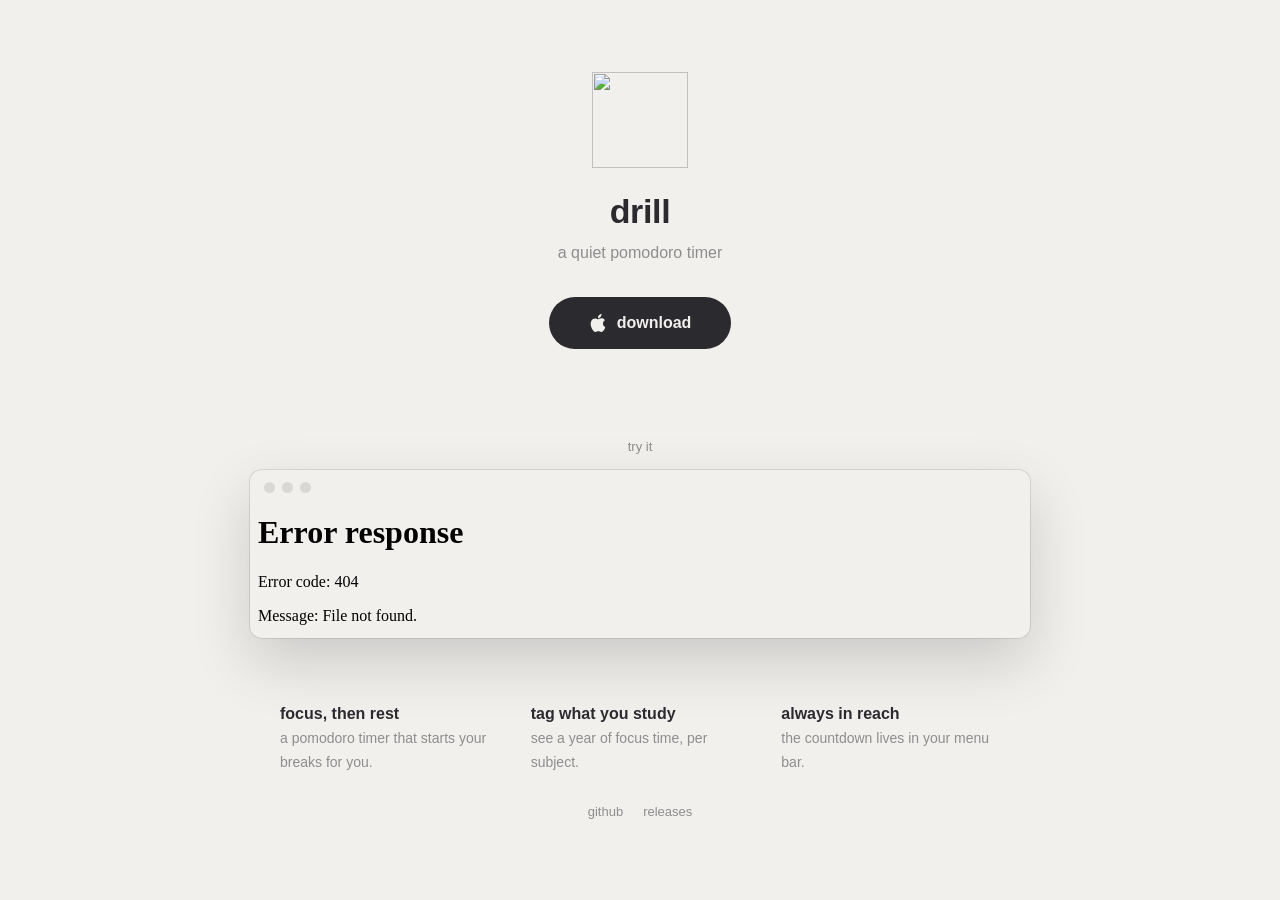
==== commit 37506e78: "feat: subject tabs in the try-out, with fading transitions The demo's sample year is a few classes w" ====
--- a/site/index.html
+++ b/site/index.html
@@ -75,7 +75,6 @@
     .frame {
       width: 100%;
       max-width: 780px;
-      height: 790px;
       margin-top: 14px;
       border-radius: 12px;
       overflow: hidden;
@@ -86,11 +85,13 @@
     }
     .bar { display: flex; gap: 7px; padding: 12px 14px 0; }
     .bar i { width: 11px; height: 11px; border-radius: 50%; background: var(--ghost); }
-    .android .frame { max-width: 360px; height: 740px; border-radius: 32px; }
+    .android .frame { max-width: 360px; border-radius: 32px; }
     .android .bar { display: none; }
+    /* Sized to the app by the script below, so nothing is cut off. */
     .frame iframe {
-      flex: 1;
+      display: block;
       width: 100%;
+      height: 760px;
       border: 0;
       opacity: 0;
       transition: opacity .6s ease;
@@ -134,7 +135,7 @@
     <p class="try">try it</p>
     <div class="frame">
       <div class="bar" aria-hidden="true"><i></i><i></i><i></i></div>
-      <iframe src="try/?demo" title="drill, live" loading="lazy" onload="this.classList.add('ready')"></iframe>
+      <iframe src="try/?demo" title="drill, live" loading="lazy"></iframe>
     </div>
 
     <ul class="features">
@@ -174,6 +175,21 @@
     }
 
     render();
+
+    // Fit the frame to the app as it lays out, so nothing is cut off at the
+    // bottom and the app never scrolls inside the frame.
+    const demo = document.querySelector(".frame iframe");
+    function fit() {
+      const doc = demo.contentDocument;
+      if (!doc?.body || doc.location.href === "about:blank" || demo.classList.contains("ready")) return;
+      const size = () => { demo.style.height = `${Math.ceil(doc.body.getBoundingClientRect().height)}px`; };
+      new ResizeObserver(size).observe(doc.body);
+      size();
+      demo.classList.add("ready");
+    }
+    demo.addEventListener("load", fit);
+    if (demo.contentDocument?.readyState === "complete") fit();
+
     fetch("https://api.github.com/repos/mmerioles/drill/releases/latest")
       .then((r) => r.ok ? r.json() : Promise.reject())
       .then((r) => { release = r; render(); })
